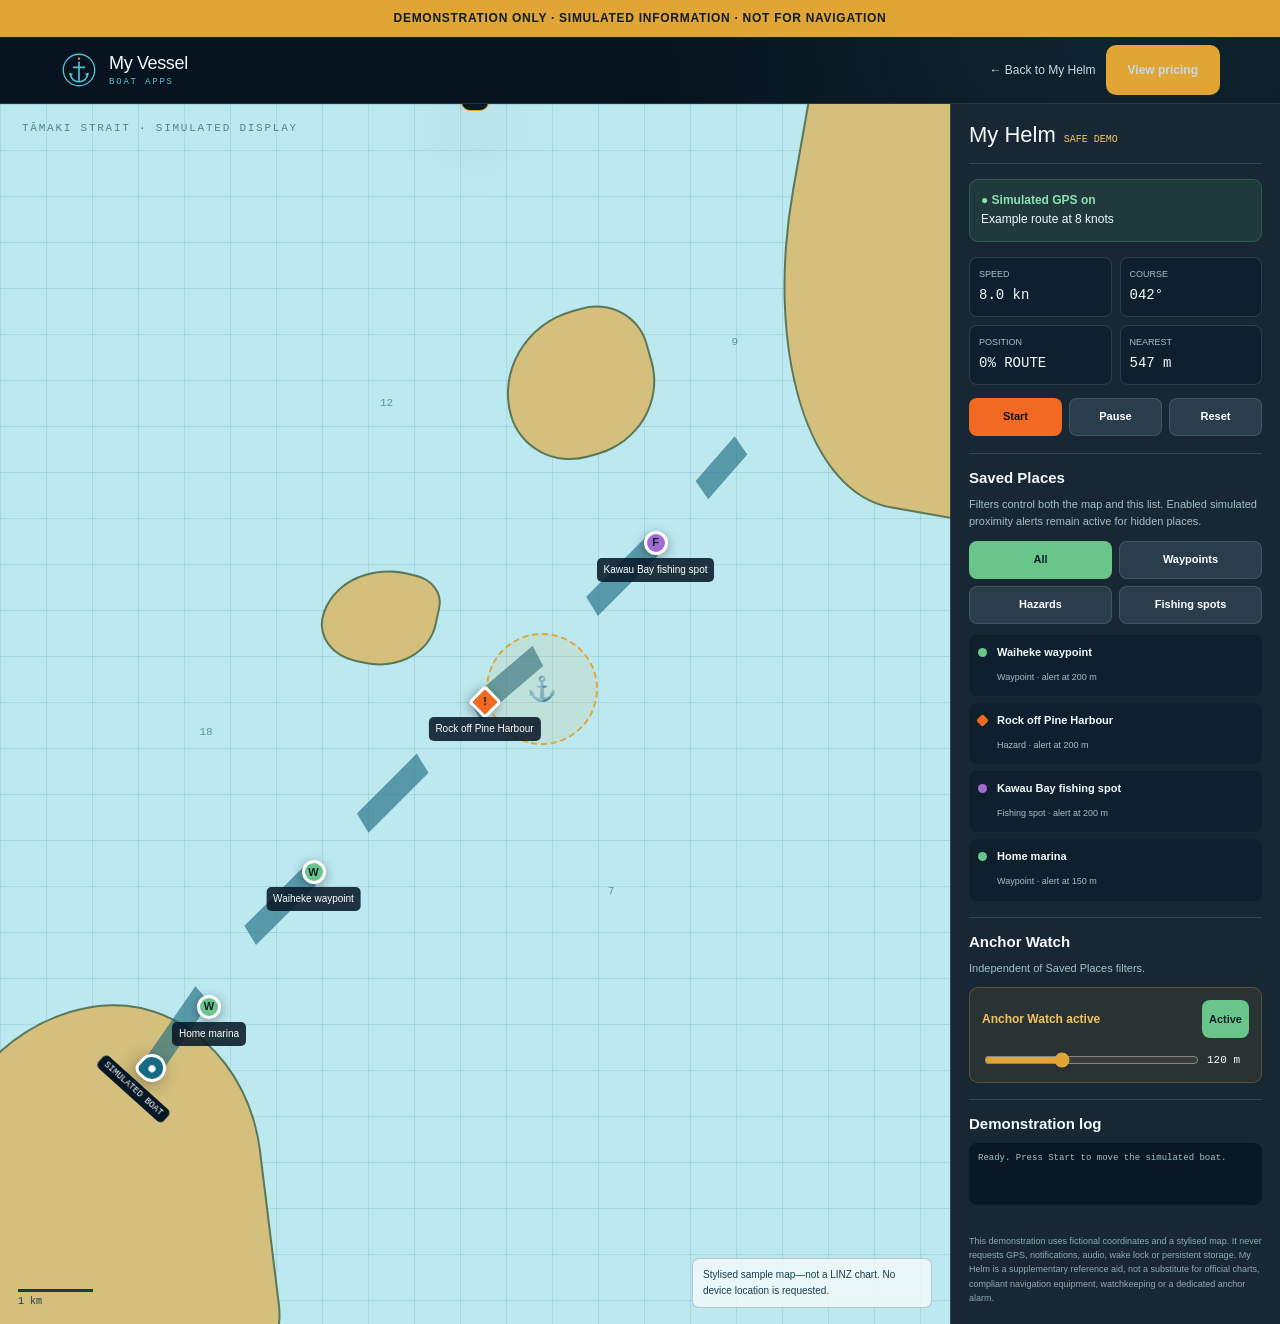
==== helm-demo.html @ 48e2f315 "Add files via upload" ====
<!doctype html>
<html lang="en">
<head>
  <meta charset="utf-8"><meta name="viewport" content="width=device-width, initial-scale=1">
  <meta name="robots" content="noindex,nofollow"><meta name="theme-color" content="#071725">
  <title>My Helm Safe Demonstration</title>
  <link rel="icon" href="my-vessel-logo.svg" type="image/svg+xml"><link rel="stylesheet" href="styles.css"><link rel="stylesheet" href="helm-demo.css">
</head>
<body class="demo-page">
  <div class="demo-warning">Demonstration only · simulated information · not for navigation</div>
  <header><div class="wrap demo-top"><a class="brand" href="index.html"><img src="my-vessel-logo.svg" alt=""><span class="brand-copy">My Vessel<small>BOAT APPS</small></span></a><div class="demo-top-actions"><a href="helm.html">← Back to My Helm</a><a class="btn btn-primary" href="pricing.html">View pricing</a></div></div></header>

  <main class="demo-shell">
    <section class="demo-map" id="demoMap" aria-label="Simulated map display">
      <div class="land land-a"></div><div class="land land-b"></div><div class="land land-c"></div><div class="land land-d"></div>
      <span class="depth d1">12</span><span class="depth d2">7</span><span class="depth d3">18</span><span class="depth d4">9</span>
      <svg class="route-line" viewBox="0 0 100 100" preserveAspectRatio="none" aria-hidden="true"><polyline points="16,79 24,70 33,63 42,56 51,49 60,43 69,36 78,28"/></svg>
      <div class="anchor-zone" id="anchorZone" aria-hidden="true"><span class="anchor-pin">⚓</span></div>

      <button class="place-marker waypoint" data-cat="waypoint" data-name="Waiheke waypoint" data-x="33" data-y="63" style="left:33%;top:63%" aria-label="Waiheke waypoint"><span class="symbol">W</span><span class="label">Waiheke waypoint</span></button>
      <button class="place-marker hazard" data-cat="hazard" data-name="Rock off Pine Harbour" data-x="51" data-y="49" style="left:51%;top:49%" aria-label="Rock off Pine Harbour hazard"><span class="symbol"><span>!</span></span><span class="label">Rock off Pine Harbour</span></button>
      <button class="place-marker fishing" data-cat="fishing" data-name="Kawau Bay fishing spot" data-x="69" data-y="36" style="left:69%;top:36%" aria-label="Kawau Bay fishing spot"><span class="symbol">F</span><span class="label">Kawau Bay fishing spot</span></button>
      <button class="place-marker waypoint" data-cat="waypoint" data-name="Home marina" data-x="22" data-y="74" style="left:22%;top:74%" aria-label="Home marina waypoint"><span class="symbol">W</span><span class="label">Home marina</span></button>

      <div class="boat" id="demoBoat" style="left:16%;top:79%;transform:rotate(-40deg)" aria-label="Simulated boat position"><span class="boat-tag">SIMULATED BOAT</span></div>
      <div class="scale">1 km</div><div class="map-note">Stylised sample map—not a LINZ chart. No device location is requested.</div><div class="demo-toast" id="demoToast" role="status" aria-live="polite"></div>
    </section>

    <aside class="demo-panel" aria-label="My Helm simulated controls">
      <div class="app-title"><strong>My Helm</strong><span>SAFE DEMO</span></div>
      <div class="sim-status"><strong>● Simulated GPS on</strong><br>Example route at 8 knots</div>
      <div class="data-grid"><div class="data-cell"><small>Speed</small><b>8.0 kn</b></div><div class="data-cell"><small>Course</small><b id="courseReadout">041°</b></div><div class="data-cell"><small>Position</small><b id="positionReadout">SAMPLE</b></div><div class="data-cell"><small>Nearest</small><b id="nearestReadout">—</b></div></div>
      <div class="control-row"><button class="primary" id="startDemo" type="button">Start</button><button id="pauseDemo" type="button">Pause</button><button id="resetDemo" type="button">Reset</button></div>

      <section class="panel-section"><h2>Saved Places</h2><p>Filters control both the map and this list. Enabled simulated proximity alerts remain active for hidden places.</p>
        <div class="filter-grid" role="group" aria-label="Saved Places filters"><button class="active" type="button" data-filter="all">All</button><button type="button" data-filter="waypoint">Waypoints</button><button type="button" data-filter="hazard">Hazards</button><button type="button" data-filter="fishing">Fishing spots</button></div>
        <div class="saved-list">
          <div class="saved-item" data-cat="waypoint"><span class="saved-dot"></span><div><strong>Waiheke waypoint</strong><small>Waypoint · alert at 200 m</small></div></div>
          <div class="saved-item" data-cat="hazard"><span class="saved-dot"></span><div><strong>Rock off Pine Harbour</strong><small>Hazard · alert at 200 m</small></div></div>
          <div class="saved-item" data-cat="fishing"><span class="saved-dot"></span><div><strong>Kawau Bay fishing spot</strong><small>Fishing spot · alert at 200 m</small></div></div>
          <div class="saved-item" data-cat="waypoint"><span class="saved-dot"></span><div><strong>Home marina</strong><small>Waypoint · alert at 150 m</small></div></div>
        </div>
      </section>

      <section class="panel-section"><h2>Anchor Watch</h2><p>Independent of Saved Places filters.</p><div class="anchor-card"><div class="anchor-head"><strong id="anchorStatus">Anchor Watch active</strong><button class="anchor-toggle active" id="anchorToggle" type="button">Active</button></div><div class="radius-row"><input id="radiusSlider" type="range" min="50" max="250" step="10" value="120" aria-label="Simulated anchor swing limit"><output id="radiusOutput">120 m</output></div></div></section>
      <section class="panel-section"><h2>Demonstration log</h2><div class="demo-log" id="demoLog" aria-live="polite"><div class="log-entry">Ready. Press Start to move the simulated boat.</div></div></section>
      <div class="demo-disclaimer">This demonstration uses fictional coordinates and a stylised map. It never requests GPS, notifications, audio, wake lock or persistent storage. My Helm is a supplementary reference aid, not a substitute for official charts, compliant navigation equipment, watchkeeping or a dedicated anchor alarm.</div>
    </aside>
  </main>
  <script src="helm-demo.js"></script>
</body>
</html>
---- styles.css ----
:root {
  --navy: #071725;
  --navy-2: #0c2133;
  --panel: #10283c;
  --panel-2: #133149;
  --teal: #53c4d8;
  --teal-dark: #257f94;
  --brass: #e0a535;
  --brass-light: #f1c45f;
  --green: #69c58a;
  --orange: #f26a21;
  --red: #e96767;
  --white: #f3fafb;
  --muted: #a4beca;
  --line: rgba(243, 250, 251, 0.13);
  --shadow: 0 24px 70px rgba(0, 0, 0, 0.28);
  --display: "Arial Black", "Archivo Black", Arial, sans-serif;
  --body: "Segoe UI", Arial, sans-serif;
  --mono: "Consolas", "SFMono-Regular", monospace;
}

* { box-sizing: border-box; }
html { scroll-behavior: smooth; }
body {
  margin: 0;
  background: var(--navy);
  color: var(--white);
  font-family: var(--body);
  line-height: 1.6;
  -webkit-font-smoothing: antialiased;
}
body::before {
  content: "";
  position: fixed;
  inset: 0;
  pointer-events: none;
  z-index: -1;
  background:
    radial-gradient(800px 500px at 88% 5%, rgba(83, 196, 216, 0.10), transparent 65%),
    radial-gradient(600px 400px at 3% 60%, rgba(224, 165, 53, 0.06), transparent 65%);
}
a { color: inherit; text-decoration: none; }
img { display: block; max-width: 100%; }
button, a { touch-action: manipulation; }
button { font: inherit; }
.wrap { width: min(1160px, calc(100% - 40px)); margin-inline: auto; }
.skip { position: absolute; left: -9999px; }
.skip:focus { left: 16px; top: 16px; z-index: 200; background: white; color: black; padding: 10px 14px; }

/* Shared header and page tabs */
.site-header {
  position: sticky;
  top: 0;
  z-index: 100;
  background: rgba(7, 23, 37, 0.94);
  backdrop-filter: blur(15px);
  border-bottom: 1px solid var(--line);
}
.header-row { min-height: 78px; display: flex; align-items: center; gap: 28px; }
.brand { display: inline-flex; align-items: center; gap: 11px; flex: none; }
.brand img { width: 42px; height: 42px; }
.brand-copy { font-family: var(--display); font-size: 18px; line-height: 1; letter-spacing: -0.02em; }
.brand-copy small { display: block; color: var(--teal); font-family: var(--mono); font-size: 9px; letter-spacing: 0.20em; margin-top: 6px; }
.page-tabs { display: flex; align-self: stretch; align-items: stretch; margin-left: auto; }
.page-tabs a {
  position: relative;
  display: flex;
  align-items: center;
  padding: 0 17px;
  color: #c8dce4;
  font-size: 13px;
  font-weight: 700;
  white-space: nowrap;
}
.page-tabs a::after { content: ""; position: absolute; left: 17px; right: 17px; bottom: 0; height: 3px; background: transparent; border-radius: 3px 3px 0 0; }
.page-tabs a:hover { color: var(--white); background: rgba(83, 196, 216, 0.05); }
.page-tabs a[aria-current="page"] { color: var(--white); background: rgba(83, 196, 216, 0.08); }
.page-tabs a[aria-current="page"]::after { background: var(--teal); }
.menu-toggle { display: none; margin-left: auto; width: 42px; height: 42px; border: 1px solid var(--line); color: white; background: var(--panel); border-radius: 9px; cursor: pointer; }

/* Type and reusable components */
.eyebrow { color: var(--teal); font-family: var(--mono); text-transform: uppercase; letter-spacing: 0.17em; font-size: 11px; font-weight: 700; margin-bottom: 14px; }
h1, h2, h3, p { margin-top: 0; }
h1, h2 { font-family: var(--display); line-height: 1.08; letter-spacing: -0.035em; }
h1 { font-size: clamp(44px, 6vw, 78px); margin-bottom: 22px; }
h2 { font-size: clamp(34px, 4.3vw, 54px); margin-bottom: 18px; }
h3 { line-height: 1.2; }
.accent { color: var(--brass-light); }
.lead { color: var(--muted); font-size: 18px; max-width: 720px; }
.section { padding: 88px 0; }
.section-dark { background: rgba(11, 29, 44, 0.88); border-block: 1px solid rgba(255,255,255,0.03); }
.section-head { max-width: 760px; margin-bottom: 42px; }
.section-head.center { text-align: center; margin-inline: auto; }
.section-head.center .lead { margin-inline: auto; }
.btn-row { display: flex; flex-wrap: wrap; gap: 12px; margin-top: 28px; }
.btn {
  min-height: 50px;
  display: inline-flex;
  align-items: center;
  justify-content: center;
  gap: 8px;
  padding: 0 21px;
  border-radius: 10px;
  border: 1px solid transparent;
  font-weight: 800;
  transition: transform .18s, background .18s, border-color .18s;
}
.btn:hover { transform: translateY(-2px); }
.btn-primary { background: var(--brass); color: #101d26; }
.btn-primary:hover { background: var(--brass-light); }
.btn-secondary { border-color: rgba(83,196,216,.42); background: rgba(83,196,216,.09); }
.btn-secondary:hover { background: rgba(83,196,216,.16); }
.btn-quiet { border-color: var(--line); background: rgba(255,255,255,.035); }
.tag { display: inline-flex; align-items: center; gap: 7px; padding: 7px 11px; border-radius: 999px; font-size: 10px; letter-spacing: .09em; text-transform: uppercase; font-weight: 800; }
.tag::before { content: ""; width: 7px; height: 7px; border-radius: 50%; background: currentColor; }
.tag-world { color: #87e1ab; background: rgba(105,197,138,.12); border: 1px solid rgba(105,197,138,.28); }
.tag-nz { color: #7ed9e9; background: rgba(83,196,216,.12); border: 1px solid rgba(83,196,216,.28); }
.tag-demo { color: #f3cc7b; background: rgba(224,165,53,.12); border: 1px solid rgba(224,165,53,.3); }
.card { border: 1px solid var(--line); background: linear-gradient(145deg, var(--panel), #0b1e2e); border-radius: 20px; box-shadow: 0 18px 50px rgba(0,0,0,.14); }
.feature-list { list-style: none; padding: 0; margin: 25px 0 0; display: grid; grid-template-columns: 1fr 1fr; gap: 12px 22px; }
.feature-list li { position: relative; padding-left: 23px; color: #d8e7eb; font-size: 14px; }
.feature-list li::before { content: "✓"; position: absolute; left: 0; color: var(--green); font-weight: 900; }
.notice { padding: 15px 17px; border-radius: 11px; background: rgba(224,165,53,.08); border: 1px solid rgba(224,165,53,.27); color: #ddc998; font-size: 13px; }

/* Homepage */
.home-hero { padding: 96px 0 78px; overflow: hidden; }
.home-grid { display: grid; grid-template-columns: 1.04fr .96fr; gap: 65px; align-items: center; }
.home-copy p { font-size: 19px; color: #b7ced8; max-width: 620px; }
.proof { display: flex; flex-wrap: wrap; gap: 20px; margin-top: 24px; color: #c2d5dd; font-size: 13px; }
.proof span { display: flex; gap: 7px; align-items: center; }
.proof span::before { content: "✓"; color: var(--green); font-weight: 900; }
.home-visual { position: relative; min-height: 450px; }
.home-visual::before { content: ""; position: absolute; width: 370px; height: 370px; border: 1px solid rgba(83,196,216,.18); border-radius: 50%; right: 5%; top: 4%; box-shadow: 0 0 0 45px rgba(83,196,216,.025), 0 0 0 90px rgba(83,196,216,.018); }
.hero-logo { position: absolute; width: 205px; height: 205px; right: 17%; top: 80px; filter: drop-shadow(0 18px 35px rgba(0,0,0,.25)); }
.hero-card { position: absolute; padding: 13px 16px; border: 1px solid var(--line); background: rgba(16,40,60,.92); border-radius: 12px; box-shadow: var(--shadow); }
.hero-card strong { display: block; font-size: 14px; }
.hero-card span { color: var(--muted); font-size: 11px; }
.hero-card.log { left: 0; top: 35px; border-left: 3px solid var(--green); }
.hero-card.helm { right: 0; bottom: 28px; border-left: 3px solid var(--teal); }
.hero-card.bundle { left: 9%; bottom: 50px; border-left: 3px solid var(--brass); }
.product-chooser { display: grid; grid-template-columns: 1fr 1fr; gap: 24px; }
.choice { padding: 34px; display: flex; flex-direction: column; }
.choice h2 { font-size: clamp(31px, 3.2vw, 43px); margin: 18px 0 13px; }
.choice p { color: var(--muted); }
.choice .btn-row { margin-top: auto; padding-top: 8px; }
.choice-visual { height: 210px; margin: 25px -10px 22px; border-radius: 14px; overflow: hidden; border: 1px solid var(--line); background: #071824; }
.choice-visual img { width: 100%; height: 100%; object-fit: cover; }
.mini-dashboard { padding: 20px; display: grid; gap: 10px; height: 100%; }
.mini-stats { display: grid; grid-template-columns: 1fr 1fr; gap: 10px; }
.mini-stat, .mini-row { border: 1px solid var(--line); background: #0c2133; border-radius: 9px; padding: 11px; }
.mini-stat small { display: block; color: var(--muted); font-size: 9px; text-transform: uppercase; }
.mini-stat b { font: 20px var(--mono); }
.mini-row { display: flex; align-items: center; justify-content: space-between; font-size: 11px; border-left: 3px solid var(--green); }
.mini-row.warn { border-left-color: var(--brass); }
.mini-row.due { border-left-color: var(--red); }
.mini-row span { color: var(--muted); }
.bundle-band { padding: 31px 36px; display: grid; grid-template-columns: 1fr auto; align-items: center; gap: 28px; border-color: rgba(224,165,53,.35); }
.bundle-band h3 { font-size: 24px; margin-bottom: 7px; }
.bundle-band p { color: var(--muted); margin: 0; }
.bundle-price { text-align: right; }
.bundle-price strong { font-family: var(--display); font-size: 38px; color: var(--brass-light); display: block; line-height: 1; }
.bundle-price small { color: var(--muted); }

/* Product pages */
.product-hero { padding: 84px 0 72px; }
.product-hero-grid { display: grid; grid-template-columns: .95fr 1.05fr; gap: 62px; align-items: center; }
.product-hero .lead { margin-bottom: 0; }
.hero-panel { overflow: hidden; }
.window-bar { height: 42px; display: flex; align-items: center; gap: 7px; padding: 0 14px; background: #10283c; border-bottom: 1px solid var(--line); }
.window-bar i { width: 7px; height: 7px; background: #49677a; border-radius: 50%; }
.window-bar i:nth-child(2) { background: var(--brass); }
.window-bar i:nth-child(3) { background: var(--teal); }
.maintenance-screen { padding: 22px; }
.maintenance-head { display: flex; justify-content: space-between; gap: 12px; margin-bottom: 17px; }
.maintenance-head strong { color: var(--brass-light); font-family: var(--display); }
.maintenance-head span { color: var(--muted); font-size: 10px; }
.hours { display: grid; grid-template-columns: 1fr 1fr; gap: 12px; }
.hours div { border: 1px solid var(--line); background: #0c2133; border-radius: 10px; padding: 13px; }
.hours small { display: block; color: var(--muted); text-transform: uppercase; font-size: 9px; }
.hours b { font: 24px var(--mono); }
.task-title { margin: 17px 0 9px; color: var(--teal); font: 9px var(--mono); letter-spacing: .15em; text-transform: uppercase; }
.task-row { display: grid; grid-template-columns: 1fr auto auto; gap: 12px; align-items: center; padding: 11px 12px; border-radius: 9px; background: #0c2133; margin-top: 7px; border-left: 3px solid var(--green); font-size: 11px; }
.task-row.warn { border-left-color: var(--brass); }
.task-row.due { border-left-color: var(--red); }
.task-row span { color: var(--muted); }
.task-row em { font-style: normal; font: 9px var(--mono); }
.helm-image { width: 100%; aspect-ratio: 1.88/1; object-fit: cover; }
.cap { padding: 11px 15px; color: var(--muted); font-size: 11px; border-top: 1px solid var(--line); }
.detail-grid { display: grid; grid-template-columns: repeat(3, 1fr); gap: 18px; }
.detail-card { padding: 25px; }
.detail-icon { width: 42px; height: 42px; display: grid; place-items: center; border-radius: 10px; background: rgba(83,196,216,.1); font-size: 20px; margin-bottom: 18px; }
.detail-card h3 { font-size: 18px; margin-bottom: 10px; }
.detail-card p { color: var(--muted); font-size: 14px; margin: 0; }
.split { display: grid; grid-template-columns: 1fr 1fr; align-items: center; gap: 58px; }
.steps { display: grid; gap: 12px; }
.step { display: grid; grid-template-columns: 38px 1fr; gap: 13px; align-items: start; padding: 16px; border: 1px solid var(--line); border-radius: 12px; background: var(--panel); }
.step-num { width: 34px; height: 34px; display: grid; place-items: center; border-radius: 50%; background: rgba(83,196,216,.12); color: var(--teal); font: 11px var(--mono); }
.step strong { display: block; margin-bottom: 3px; }
.step span { color: var(--muted); font-size: 13px; }
.demo-callout { padding: 35px; display: grid; grid-template-columns: 1fr auto; gap: 30px; align-items: center; border-color: rgba(83,196,216,.35); }
.demo-callout h2 { font-size: clamp(29px, 3.4vw, 43px); margin-bottom: 10px; }
.demo-callout p { color: var(--muted); margin: 0; max-width: 690px; }

/* Pricing */
.price-grid { display: grid; grid-template-columns: repeat(3, 1fr); gap: 20px; align-items: stretch; }
.price-card { position: relative; padding: 30px; display: flex; flex-direction: column; }
.price-card.featured { border-color: rgba(224,165,53,.7); box-shadow: 0 0 0 1px rgba(224,165,53,.15), var(--shadow); transform: translateY(-8px); }
.best { position: absolute; left: 50%; top: -14px; transform: translateX(-50%); background: var(--brass); color: #10202a; border-radius: 999px; padding: 6px 13px; font-size: 10px; font-weight: 900; letter-spacing: .12em; text-transform: uppercase; white-space: nowrap; }
.price-card h2 { font-family: var(--body); font-size: 24px; letter-spacing: 0; margin: 18px 0 4px; }
.price-for { color: var(--teal); font-size: 12px; font-weight: 800; }
.price { font-family: var(--display); font-size: 52px; line-height: 1; margin: 24px 0 5px; }
.price sup { font-family: var(--body); font-size: 14px; vertical-align: top; position: relative; top: 9px; margin-right: 4px; }
.once { color: var(--muted); font-size: 12px; margin-bottom: 20px; }
.price-list { list-style: none; padding: 18px 0 0; margin: 0 0 26px; border-top: 1px solid var(--line); flex: 1; }
.price-list li { position: relative; padding: 6px 0 6px 20px; color: #d6e6eb; font-size: 13px; }
.price-list li::before { content: "✓"; position: absolute; left: 0; color: var(--green); }
.price-card .btn { width: 100%; }
.placeholder-note { color: #829eaa; font-size: 10px; text-align: center; margin-top: 9px; }
.pricing-note { max-width: 850px; margin: 35px auto 0; text-align: center; color: var(--muted); font-size: 13px; }

/* FAQ */
.faq-list { max-width: 850px; margin: 0 auto; border-top: 1px solid var(--line); }
.faq-list details { border-bottom: 1px solid var(--line); }
.faq-list summary { cursor: pointer; list-style: none; font-weight: 800; padding: 21px 4px; display: flex; justify-content: space-between; gap: 20px; }
.faq-list summary::after { content: "+"; color: var(--teal); font-size: 24px; font-weight: 400; }
.faq-list details[open] summary::after { content: "–"; }
.faq-list p { color: var(--muted); padding: 0 38px 22px 4px; margin: 0; font-size: 14px; }

/* Footer and toast */
.site-footer { padding: 34px 0; border-top: 1px solid var(--line); background: #06131f; }
.footer-row { display: flex; align-items: center; justify-content: space-between; gap: 24px; color: var(--muted); font-size: 12px; }
.footer-row .brand img { width: 34px; height: 34px; }
.footer-links { display: flex; flex-wrap: wrap; gap: 18px; }
.footer-links a:hover { color: var(--teal); }
.toast { position: fixed; left: 50%; bottom: 24px; z-index: 300; transform: translate(-50%, 150%); max-width: calc(100% - 30px); padding: 13px 18px; border-radius: 10px; background: var(--white); color: #102333; box-shadow: var(--shadow); font-size: 13px; font-weight: 800; text-align: center; transition: transform .25s; }
.toast.show { transform: translate(-50%, 0); }

@media (max-width: 920px) {
  .menu-toggle { display: grid; place-items: center; }
  .header-row { flex-wrap: wrap; padding: 10px 0; }
  .page-tabs { display: none; order: 3; width: 100%; margin: 0; align-self: auto; border-top: 1px solid var(--line); }
  .page-tabs.open { display: grid; grid-template-columns: 1fr 1fr; }
  .page-tabs a { min-height: 48px; justify-content: center; padding: 0 10px; }
  .page-tabs a::after { left: 10px; right: 10px; }
  .home-grid, .product-hero-grid, .split { grid-template-columns: 1fr; }
  .home-visual { min-height: 390px; max-width: 620px; width: 100%; margin: 0 auto; }
  .product-chooser, .price-grid { grid-template-columns: 1fr; max-width: 620px; margin-inline: auto; }
  .price-card.featured { transform: none; margin: 10px 0; }
  .detail-grid { grid-template-columns: 1fr 1fr; }
  .demo-callout { grid-template-columns: 1fr; }
}

@media (max-width: 620px) {
  .wrap { width: min(100% - 28px, 1160px); }
  .section { padding: 66px 0; }
  .brand-copy { font-size: 16px; }
  .brand img { width: 38px; height: 38px; }
  h1 { font-size: 43px; }
  .home-hero { padding: 66px 0 55px; }
  .home-grid { gap: 30px; }
  .home-visual { min-height: 330px; }
  .home-visual::before { width: 270px; height: 270px; }
  .hero-logo { width: 150px; height: 150px; top: 64px; right: 18%; }
  .hero-card { padding: 9px 11px; }
  .hero-card strong { font-size: 11px; }
  .hero-card span { font-size: 9px; }
  .choice { padding: 23px; }
  .choice-visual { height: 180px; }
  .feature-list, .detail-grid { grid-template-columns: 1fr; }
  .bundle-band { grid-template-columns: 1fr; padding: 25px; }
  .bundle-price { text-align: left; }
  .product-hero { padding: 63px 0 55px; }
  .product-hero-grid { gap: 35px; }
  .footer-row { flex-direction: column; text-align: center; }
  .footer-links { justify-content: center; }
  .page-tabs.open { grid-template-columns: 1fr; }
}

@media (prefers-reduced-motion: reduce) {
  html { scroll-behavior: auto; }
  *, *::before, *::after { animation-duration: .01ms !important; animation-iteration-count: 1 !important; transition-duration: .01ms !important; }
}
---- helm-demo.css ----
.demo-page { background: #07131e; min-height: 100vh; }
.demo-warning { background: #e0a535; color: #101d26; text-align: center; padding: 9px 14px; font-size: 12px; font-weight: 900; letter-spacing: .06em; text-transform: uppercase; }
.demo-top { min-height: 66px; display: flex; align-items: center; justify-content: space-between; gap: 20px; }
.demo-top .brand img { width: 38px; height: 38px; }
.demo-top-actions { display: flex; gap: 10px; align-items: center; }
.demo-top-actions a { font-size: 12px; color: #c5d9e2; }
.demo-top-actions a:hover { color: var(--teal); }
.demo-shell { display: grid; grid-template-columns: minmax(0, 1fr) 330px; min-height: calc(100vh - 103px); border-top: 1px solid var(--line); }
.demo-map { position: relative; min-height: 690px; overflow: hidden; background:
  linear-gradient(rgba(8, 78, 98, .11) 1px, transparent 1px),
  linear-gradient(90deg, rgba(8, 78, 98, .11) 1px, transparent 1px),
  #bce8ef;
  background-size: 46px 46px;
}
.demo-map::before { content: "TĀMAKI STRAIT · SIMULATED DISPLAY"; position: absolute; left: 22px; top: 18px; color: rgba(8,56,73,.58); font: 11px var(--mono); letter-spacing: .16em; z-index: 4; }
.depth { position: absolute; color: rgba(10,74,92,.53); font: 11px var(--mono); }
.d1 { left: 40%; top: 24%; }.d2 { left: 64%; top: 64%; }.d3 { left: 21%; top: 51%; }.d4 { left: 77%; top: 19%; }
.land { position: absolute; background: #d7bd73; border: 2px solid #526f4b; opacity: .92; }
.land-a { width: 36%; height: 32%; left: -8%; bottom: -6%; border-radius: 58% 42% 18% 0; transform: rotate(-7deg); }
.land-b { width: 25%; height: 38%; right: -7%; top: -5%; border-radius: 18% 0 0 64%; transform: rotate(10deg); }
.land-c { width: 16%; height: 12%; left: 53%; top: 17%; border-radius: 62% 38% 55% 45%; transform: rotate(-16deg); }
.land-d { width: 12%; height: 8%; left: 34%; top: 38%; border-radius: 70% 30% 60% 40%; transform: rotate(12deg); }
.route-line { position: absolute; inset: 0; width: 100%; height: 100%; z-index: 2; pointer-events: none; }
.route-line polyline { fill: none; stroke: rgba(31,108,129,.63); stroke-width: 2; stroke-dasharray: 8 7; }
.place-marker { position: absolute; z-index: 7; transform: translate(-50%, -50%); border: 0; background: transparent; cursor: pointer; display: grid; place-items: center; }
.place-marker .symbol { width: 24px; height: 24px; display: grid; place-items: center; border-radius: 50%; border: 3px solid white; box-shadow: 0 3px 12px rgba(0,0,0,.35); font-size: 11px; font-weight: 900; color: #10202a; }
.place-marker .label { position: absolute; top: 28px; left: 50%; transform: translateX(-50%); padding: 4px 7px; border-radius: 5px; white-space: nowrap; background: rgba(7,23,37,.87); color: white; font-size: 10px; }
.place-marker.waypoint .symbol { background: #69c58a; }
.place-marker.hazard .symbol { background: #f26a21; border-radius: 4px; transform: rotate(45deg); }
.place-marker.hazard .symbol span { transform: rotate(-45deg); }
.place-marker.fishing .symbol { background: #a26bd1; }
.place-marker.filtered, .saved-item.filtered { display: none; }
.boat { position: absolute; z-index: 10; width: 28px; height: 28px; margin: -14px 0 0 -14px; border-radius: 50% 50% 50% 8px; background: #166b84; border: 3px solid white; box-shadow: 0 5px 17px rgba(0,0,0,.35); transition: left .18s linear, top .18s linear, transform .18s linear; }
.boat::after { content: ""; position: absolute; width: 7px; height: 7px; border-radius: 50%; background: white; left: 8px; top: 8px; }
.boat-tag { position: absolute; top: 31px; left: 50%; transform: translateX(-50%); background: #071725; color: white; border-radius: 5px; padding: 3px 6px; font: 9px var(--mono); white-space: nowrap; }
.anchor-zone { position: absolute; z-index: 3; width: 112px; height: 112px; left: 57%; top: 48%; transform: translate(-50%, -50%); border: 2px dashed #e0a535; background: rgba(224,165,53,.10); border-radius: 50%; }
.anchor-zone.off { display: none; }
.anchor-pin { position: absolute; left: 50%; top: 50%; transform: translate(-50%, -50%); color: #7d5509; font-size: 24px; }
.scale { position: absolute; left: 18px; bottom: 17px; z-index: 5; color: #173d4d; font: 10px var(--mono); }
.scale::before { content: ""; display: block; width: 75px; border-top: 3px solid #173d4d; margin-bottom: 4px; }
.map-note { position: absolute; right: 18px; bottom: 16px; z-index: 5; max-width: 240px; padding: 8px 10px; border: 1px solid rgba(7,23,37,.22); background: rgba(244,250,251,.84); color: #183e4b; font-size: 10px; border-radius: 7px; }

.demo-panel { background: #172834; border-left: 1px solid rgba(255,255,255,.12); padding: 18px; overflow-y: auto; }
.app-title { display: flex; align-items: baseline; gap: 8px; border-bottom: 1px solid var(--line); padding-bottom: 15px; }
.app-title strong { font: 22px var(--display); }.app-title span { color: var(--brass-light); font: 10px var(--mono); }
.sim-status { margin: 15px 0; padding: 11px; border-radius: 9px; background: rgba(105,197,138,.11); border: 1px solid rgba(105,197,138,.24); font-size: 12px; }
.sim-status strong { color: #8be2ae; }
.data-grid { display: grid; grid-template-columns: 1fr 1fr; gap: 8px; }
.data-cell { padding: 9px; border-radius: 8px; background: #0e202d; border: 1px solid var(--line); }
.data-cell small { color: var(--muted); display: block; font-size: 9px; text-transform: uppercase; }.data-cell b { font: 14px var(--mono); }
.control-row { display: grid; grid-template-columns: 1fr 1fr 1fr; gap: 7px; margin: 13px 0 17px; }
.control-row button, .filter-grid button, .anchor-toggle { min-height: 38px; border: 1px solid var(--line); border-radius: 8px; background: #293d4a; color: white; cursor: pointer; font-size: 11px; font-weight: 800; }
.control-row button.primary { background: var(--orange); color: #111; border-color: transparent; }
.control-row button:hover, .filter-grid button:hover, .anchor-toggle:hover { border-color: var(--teal); }
.panel-section { padding: 16px 0; border-top: 1px solid var(--line); }
.panel-section h2 { font-family: var(--body); font-size: 15px; letter-spacing: 0; margin: 0 0 10px; }
.panel-section p { color: var(--muted); font-size: 11px; margin-bottom: 10px; }
.filter-grid { display: grid; grid-template-columns: 1fr 1fr; gap: 7px; }
.filter-grid button.active { background: #69c58a; color: #10202a; border-color: transparent; }
.saved-list { display: grid; gap: 7px; margin-top: 11px; }
.saved-item { display: grid; grid-template-columns: 10px 1fr; gap: 9px; padding: 9px; border-radius: 8px; background: #0e202d; }
.saved-dot { width: 9px; height: 9px; border-radius: 50%; margin-top: 4px; background: var(--green); }
.saved-item[data-cat="hazard"] .saved-dot { background: var(--orange); border-radius: 2px; transform: rotate(45deg); }
.saved-item[data-cat="fishing"] .saved-dot { background: #a26bd1; }
.saved-item strong { display: block; font-size: 11px; }.saved-item small { color: var(--muted); font-size: 9px; }
.anchor-card { padding: 12px; border-radius: 9px; background: rgba(224,165,53,.09); border: 1px solid rgba(224,165,53,.28); }
.anchor-head { display: flex; justify-content: space-between; align-items: center; gap: 10px; }
.anchor-head strong { color: var(--brass-light); font-size: 12px; }
.anchor-toggle.active { background: var(--green); color: #10202a; border-color: transparent; }
.radius-row { margin-top: 12px; display: grid; grid-template-columns: 1fr auto; gap: 10px; align-items: center; }
.radius-row input { width: 100%; accent-color: var(--brass); }
.radius-row output { font: 11px var(--mono); color: white; min-width: 42px; }
.demo-log { min-height: 62px; max-height: 110px; overflow-y: auto; padding: 9px; border-radius: 8px; background: #081824; color: #9fc1ce; font: 9px/1.5 var(--mono); }
.log-entry + .log-entry { margin-top: 4px; }.log-entry.alert { color: #f2c260; }
.demo-disclaimer { color: #8eaab6; font-size: 9px; margin-top: 13px; }
.demo-toast { position: absolute; z-index: 30; left: 50%; top: 18px; transform: translate(-50%, -150%); background: #071725; color: white; border: 1px solid var(--brass); border-radius: 9px; padding: 10px 13px; box-shadow: var(--shadow); font-size: 11px; font-weight: 800; transition: transform .22s; max-width: calc(100% - 30px); text-align: center; }
.demo-toast.show { transform: translate(-50%, 0); }

@media (max-width: 880px) {
  .demo-shell { grid-template-columns: 1fr; }
  .demo-map { min-height: 520px; }
  .demo-panel { border-left: 0; border-top: 1px solid var(--line); }
}
@media (max-width: 540px) {
  .demo-warning { font-size: 9px; }
  .demo-top { min-height: 58px; }.demo-top .brand-copy { display: none; }
  .demo-map { min-height: 430px; }
  .place-marker .label { display: none; }
  .map-note { max-width: 190px; }
}
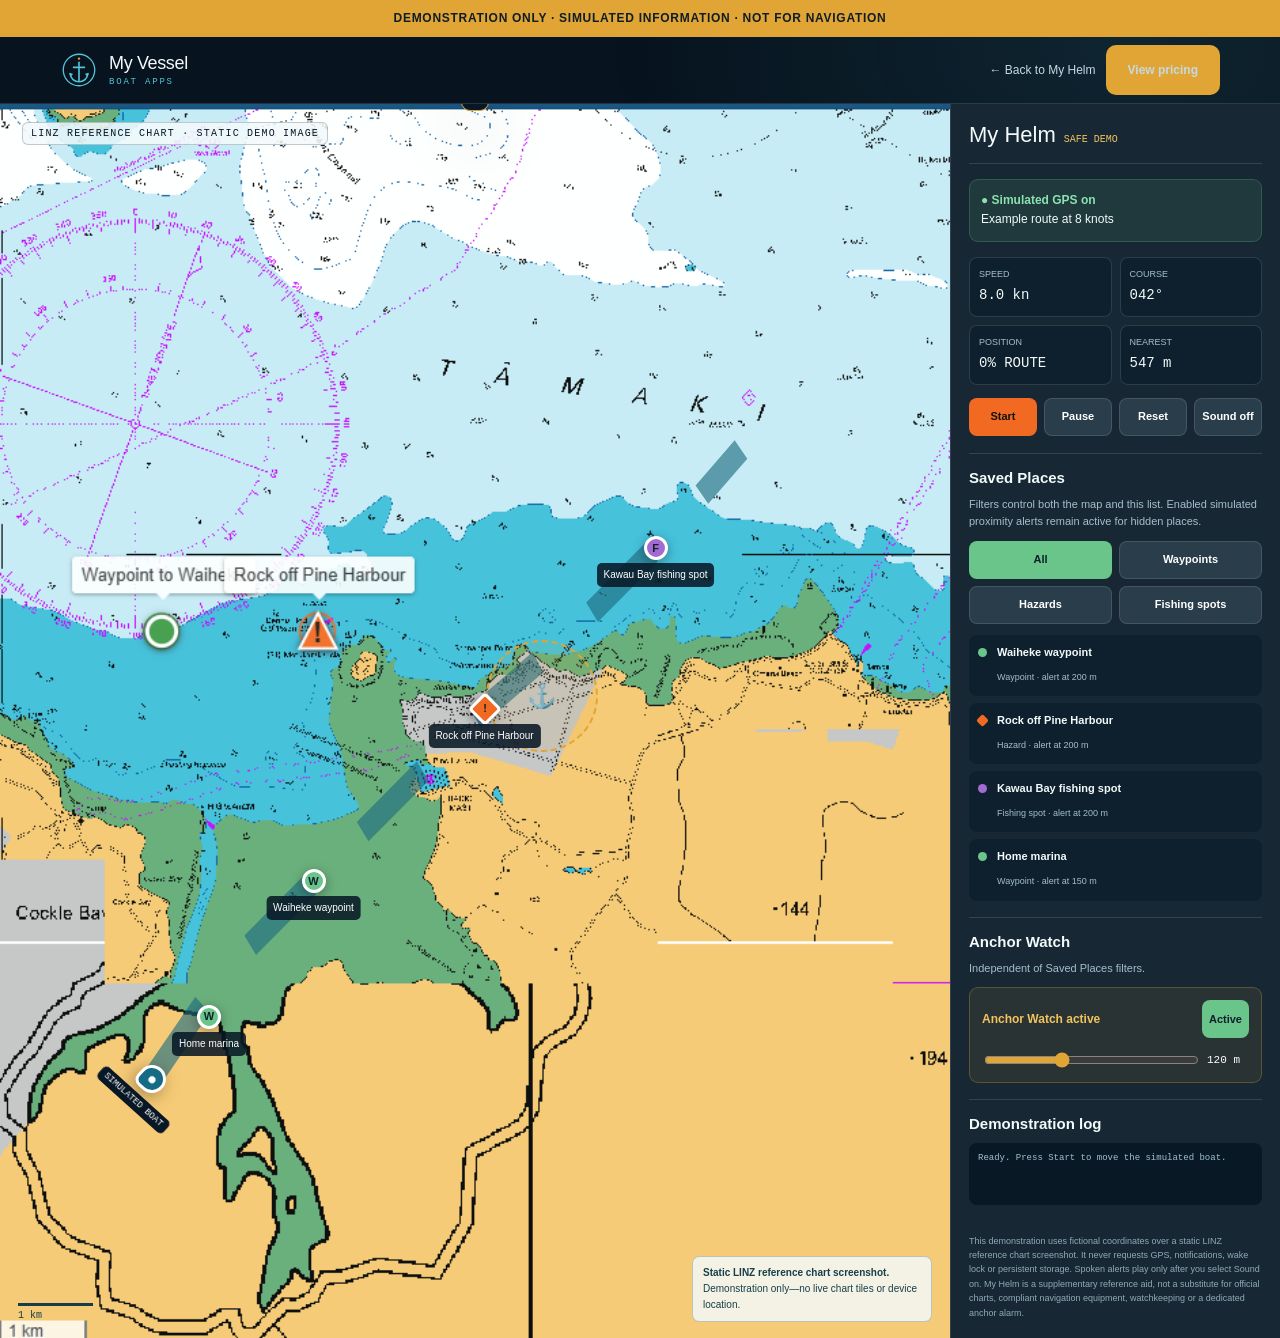
==== commit 924f33d1: "Add files via upload" ====
--- a/helm-demo.html
+++ b/helm-demo.html
@@ -11,9 +11,7 @@
   <header><div class="wrap demo-top"><a class="brand" href="index.html"><img src="my-vessel-logo.svg" alt=""><span class="brand-copy">My Vessel<small>BOAT APPS</small></span></a><div class="demo-top-actions"><a href="helm.html">← Back to My Helm</a><a class="btn btn-primary" href="pricing.html">View pricing</a></div></div></header>
 
   <main class="demo-shell">
-    <section class="demo-map" id="demoMap" aria-label="Simulated map display">
-      <div class="land land-a"></div><div class="land land-b"></div><div class="land land-c"></div><div class="land land-d"></div>
-      <span class="depth d1">12</span><span class="depth d2">7</span><span class="depth d3">18</span><span class="depth d4">9</span>
+    <section class="demo-map" id="demoMap" aria-label="Simulated boat route over a static LINZ reference chart screenshot">
       <svg class="route-line" viewBox="0 0 100 100" preserveAspectRatio="none" aria-hidden="true"><polyline points="16,79 24,70 33,63 42,56 51,49 60,43 69,36 78,28"/></svg>
       <div class="anchor-zone" id="anchorZone" aria-hidden="true"><span class="anchor-pin">⚓</span></div>
 
@@ -23,14 +21,14 @@
       <button class="place-marker waypoint" data-cat="waypoint" data-name="Home marina" data-x="22" data-y="74" style="left:22%;top:74%" aria-label="Home marina waypoint"><span class="symbol">W</span><span class="label">Home marina</span></button>
 
       <div class="boat" id="demoBoat" style="left:16%;top:79%;transform:rotate(-40deg)" aria-label="Simulated boat position"><span class="boat-tag">SIMULATED BOAT</span></div>
-      <div class="scale">1 km</div><div class="map-note">Stylised sample map—not a LINZ chart. No device location is requested.</div><div class="demo-toast" id="demoToast" role="status" aria-live="polite"></div>
+      <div class="scale">1 km</div><div class="map-note"><strong>Static LINZ reference chart screenshot.</strong><br>Demonstration only—no live chart tiles or device location.</div><div class="demo-toast" id="demoToast" role="status" aria-live="polite"></div>
     </section>
 
     <aside class="demo-panel" aria-label="My Helm simulated controls">
       <div class="app-title"><strong>My Helm</strong><span>SAFE DEMO</span></div>
       <div class="sim-status"><strong>● Simulated GPS on</strong><br>Example route at 8 knots</div>
       <div class="data-grid"><div class="data-cell"><small>Speed</small><b>8.0 kn</b></div><div class="data-cell"><small>Course</small><b id="courseReadout">041°</b></div><div class="data-cell"><small>Position</small><b id="positionReadout">SAMPLE</b></div><div class="data-cell"><small>Nearest</small><b id="nearestReadout">—</b></div></div>
-      <div class="control-row"><button class="primary" id="startDemo" type="button">Start</button><button id="pauseDemo" type="button">Pause</button><button id="resetDemo" type="button">Reset</button></div>
+      <div class="control-row"><button class="primary" id="startDemo" type="button">Start</button><button id="pauseDemo" type="button">Pause</button><button id="resetDemo" type="button">Reset</button><button id="soundToggle" type="button" aria-pressed="false">Sound off</button></div>
 
       <section class="panel-section"><h2>Saved Places</h2><p>Filters control both the map and this list. Enabled simulated proximity alerts remain active for hidden places.</p>
         <div class="filter-grid" role="group" aria-label="Saved Places filters"><button class="active" type="button" data-filter="all">All</button><button type="button" data-filter="waypoint">Waypoints</button><button type="button" data-filter="hazard">Hazards</button><button type="button" data-filter="fishing">Fishing spots</button></div>
@@ -44,7 +42,7 @@
 
       <section class="panel-section"><h2>Anchor Watch</h2><p>Independent of Saved Places filters.</p><div class="anchor-card"><div class="anchor-head"><strong id="anchorStatus">Anchor Watch active</strong><button class="anchor-toggle active" id="anchorToggle" type="button">Active</button></div><div class="radius-row"><input id="radiusSlider" type="range" min="50" max="250" step="10" value="120" aria-label="Simulated anchor swing limit"><output id="radiusOutput">120 m</output></div></div></section>
       <section class="panel-section"><h2>Demonstration log</h2><div class="demo-log" id="demoLog" aria-live="polite"><div class="log-entry">Ready. Press Start to move the simulated boat.</div></div></section>
-      <div class="demo-disclaimer">This demonstration uses fictional coordinates and a stylised map. It never requests GPS, notifications, audio, wake lock or persistent storage. My Helm is a supplementary reference aid, not a substitute for official charts, compliant navigation equipment, watchkeeping or a dedicated anchor alarm.</div>
+      <div class="demo-disclaimer">This demonstration uses fictional coordinates over a static LINZ reference chart screenshot. It never requests GPS, notifications, wake lock or persistent storage. Spoken alerts play only after you select Sound on. My Helm is a supplementary reference aid, not a substitute for official charts, compliant navigation equipment, watchkeeping or a dedicated anchor alarm.</div>
     </aside>
   </main>
   <script src="helm-demo.js"></script>
--- a/helm-demo.css
+++ b/helm-demo.css
@@ -6,13 +6,9 @@
 .demo-top-actions a { font-size: 12px; color: #c5d9e2; }
 .demo-top-actions a:hover { color: var(--teal); }
 .demo-shell { display: grid; grid-template-columns: minmax(0, 1fr) 330px; min-height: calc(100vh - 103px); border-top: 1px solid var(--line); }
-.demo-map { position: relative; min-height: 690px; overflow: hidden; background:
-  linear-gradient(rgba(8, 78, 98, .11) 1px, transparent 1px),
-  linear-gradient(90deg, rgba(8, 78, 98, .11) 1px, transparent 1px),
-  #bce8ef;
-  background-size: 46px 46px;
-}
-.demo-map::before { content: "TĀMAKI STRAIT · SIMULATED DISPLAY"; position: absolute; left: 22px; top: 18px; color: rgba(8,56,73,.58); font: 11px var(--mono); letter-spacing: .16em; z-index: 4; }
+.demo-map { position: relative; min-height: 690px; overflow: hidden; background: #bce8ef url("my-helm-nz.png") left center / cover no-repeat; }
+.demo-map::before { content: "LINZ REFERENCE CHART · STATIC DEMO IMAGE"; position: absolute; left: 22px; top: 18px; color: #071725; background: rgba(243,250,251,.88); border: 1px solid rgba(7,23,37,.22); border-radius: 6px; padding: 5px 8px; font: 10px var(--mono); letter-spacing: .12em; z-index: 4; }
+.demo-map::after { content: ""; position: absolute; inset: 0; z-index: 1; pointer-events: none; background: rgba(239,250,252,.06); }
 .depth { position: absolute; color: rgba(10,74,92,.53); font: 11px var(--mono); }
 .d1 { left: 40%; top: 24%; }.d2 { left: 64%; top: 64%; }.d3 { left: 21%; top: 51%; }.d4 { left: 77%; top: 19%; }
 .land { position: absolute; background: #d7bd73; border: 2px solid #526f4b; opacity: .92; }
@@ -48,9 +44,10 @@
 .data-grid { display: grid; grid-template-columns: 1fr 1fr; gap: 8px; }
 .data-cell { padding: 9px; border-radius: 8px; background: #0e202d; border: 1px solid var(--line); }
 .data-cell small { color: var(--muted); display: block; font-size: 9px; text-transform: uppercase; }.data-cell b { font: 14px var(--mono); }
-.control-row { display: grid; grid-template-columns: 1fr 1fr 1fr; gap: 7px; margin: 13px 0 17px; }
+.control-row { display: grid; grid-template-columns: repeat(4, 1fr); gap: 7px; margin: 13px 0 17px; }
 .control-row button, .filter-grid button, .anchor-toggle { min-height: 38px; border: 1px solid var(--line); border-radius: 8px; background: #293d4a; color: white; cursor: pointer; font-size: 11px; font-weight: 800; }
 .control-row button.primary { background: var(--orange); color: #111; border-color: transparent; }
+.control-row button.sound-on { background: var(--green); color: #10202a; border-color: transparent; }
 .control-row button:hover, .filter-grid button:hover, .anchor-toggle:hover { border-color: var(--teal); }
 .panel-section { padding: 16px 0; border-top: 1px solid var(--line); }
 .panel-section h2 { font-family: var(--body); font-size: 15px; letter-spacing: 0; margin: 0 0 10px; }
@@ -85,6 +82,7 @@
   .demo-warning { font-size: 9px; }
   .demo-top { min-height: 58px; }.demo-top .brand-copy { display: none; }
   .demo-map { min-height: 430px; }
+  .control-row { grid-template-columns: 1fr 1fr; }
   .place-marker .label { display: none; }
   .map-note { max-width: 190px; }
 }
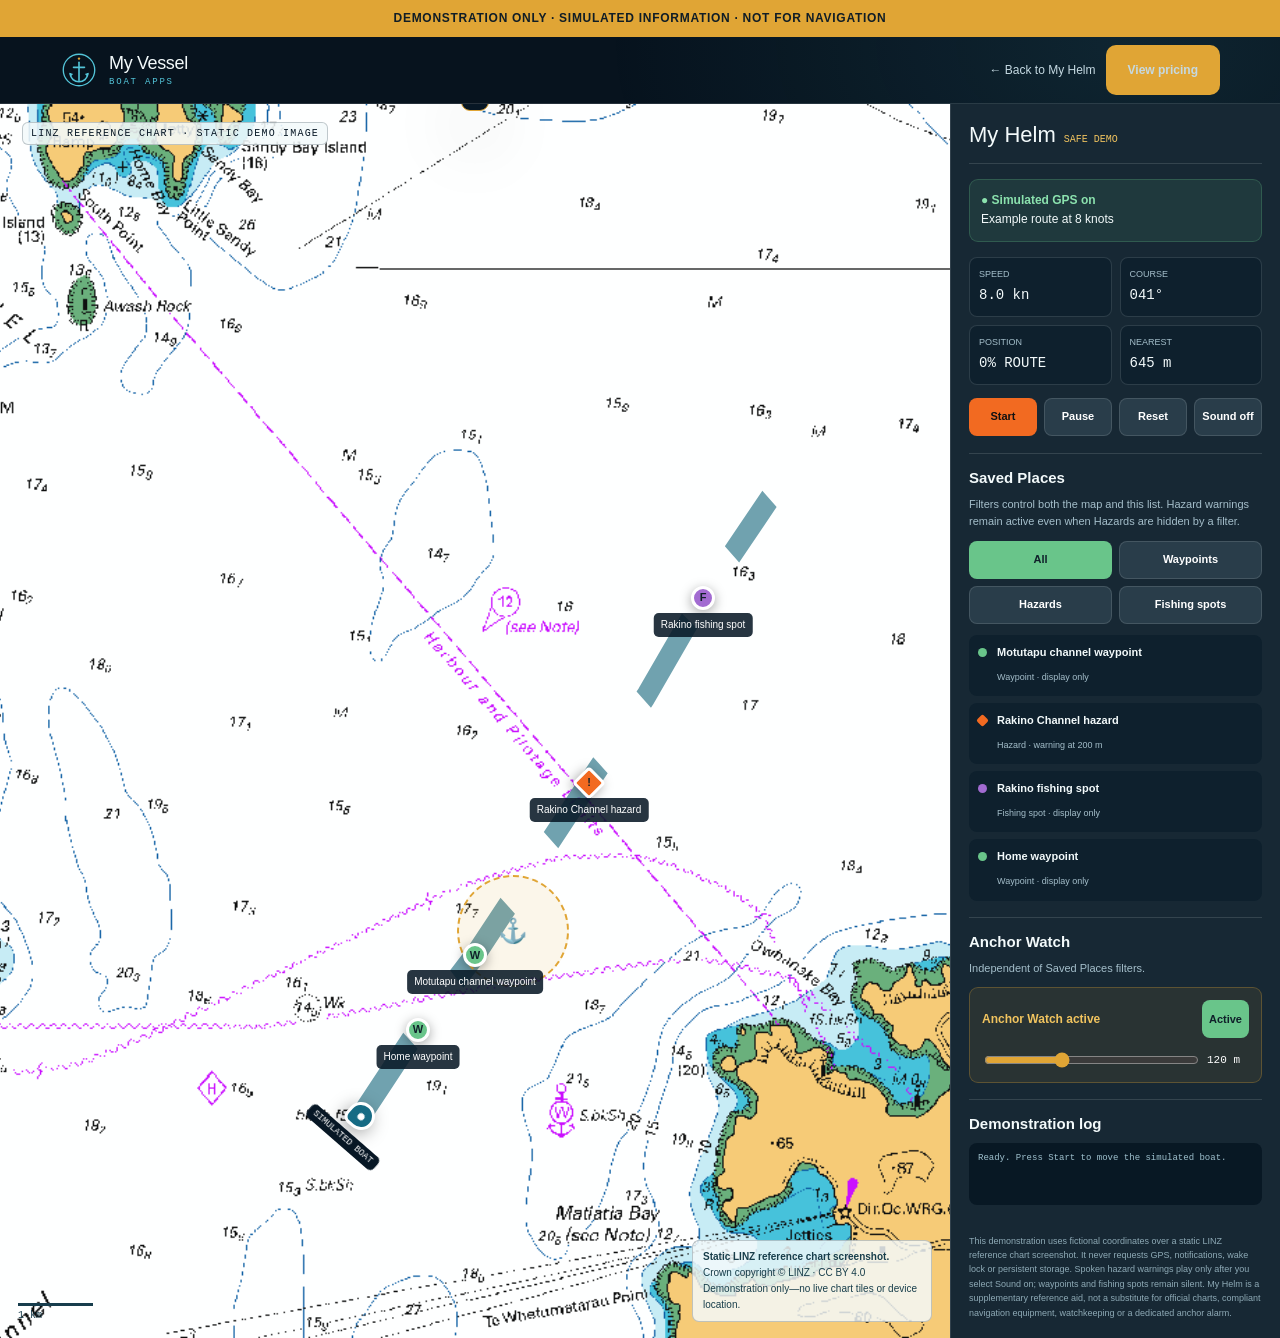
==== commit a661a69d: "Add files via upload" ====
--- a/helm-demo.html
+++ b/helm-demo.html
@@ -12,16 +12,16 @@
 
   <main class="demo-shell">
     <section class="demo-map" id="demoMap" aria-label="Simulated boat route over a static LINZ reference chart screenshot">
-      <svg class="route-line" viewBox="0 0 100 100" preserveAspectRatio="none" aria-hidden="true"><polyline points="16,79 24,70 33,63 42,56 51,49 60,43 69,36 78,28"/></svg>
+      <svg class="route-line" viewBox="0 0 100 100" preserveAspectRatio="none" aria-hidden="true"><polyline points="38,82 44,75 50,69 56,62 62,55 68,48 74,40 81,32"/></svg>
       <div class="anchor-zone" id="anchorZone" aria-hidden="true"><span class="anchor-pin">⚓</span></div>
 
-      <button class="place-marker waypoint" data-cat="waypoint" data-name="Waiheke waypoint" data-x="33" data-y="63" style="left:33%;top:63%" aria-label="Waiheke waypoint"><span class="symbol">W</span><span class="label">Waiheke waypoint</span></button>
-      <button class="place-marker hazard" data-cat="hazard" data-name="Rock off Pine Harbour" data-x="51" data-y="49" style="left:51%;top:49%" aria-label="Rock off Pine Harbour hazard"><span class="symbol"><span>!</span></span><span class="label">Rock off Pine Harbour</span></button>
-      <button class="place-marker fishing" data-cat="fishing" data-name="Kawau Bay fishing spot" data-x="69" data-y="36" style="left:69%;top:36%" aria-label="Kawau Bay fishing spot"><span class="symbol">F</span><span class="label">Kawau Bay fishing spot</span></button>
-      <button class="place-marker waypoint" data-cat="waypoint" data-name="Home marina" data-x="22" data-y="74" style="left:22%;top:74%" aria-label="Home marina waypoint"><span class="symbol">W</span><span class="label">Home marina</span></button>
+      <button class="place-marker waypoint" data-cat="waypoint" data-name="Motutapu channel waypoint" data-x="50" data-y="69" style="left:50%;top:69%" aria-label="Motutapu channel waypoint"><span class="symbol">W</span><span class="label">Motutapu channel waypoint</span></button>
+      <button class="place-marker hazard" data-cat="hazard" data-name="Rakino Channel hazard" data-x="62" data-y="55" style="left:62%;top:55%" aria-label="Rakino Channel hazard"><span class="symbol"><span>!</span></span><span class="label">Rakino Channel hazard</span></button>
+      <button class="place-marker fishing" data-cat="fishing" data-name="Rakino fishing spot" data-x="74" data-y="40" style="left:74%;top:40%" aria-label="Rakino fishing spot"><span class="symbol">F</span><span class="label">Rakino fishing spot</span></button>
+      <button class="place-marker waypoint" data-cat="waypoint" data-name="Home waypoint" data-x="44" data-y="75" style="left:44%;top:75%" aria-label="Home waypoint"><span class="symbol">W</span><span class="label">Home waypoint</span></button>
 
-      <div class="boat" id="demoBoat" style="left:16%;top:79%;transform:rotate(-40deg)" aria-label="Simulated boat position"><span class="boat-tag">SIMULATED BOAT</span></div>
-      <div class="scale">1 km</div><div class="map-note"><strong>Static LINZ reference chart screenshot.</strong><br>Demonstration only—no live chart tiles or device location.</div><div class="demo-toast" id="demoToast" role="status" aria-live="polite"></div>
+      <div class="boat" id="demoBoat" style="left:38%;top:82%;transform:rotate(-40deg)" aria-label="Simulated boat position"><span class="boat-tag">SIMULATED BOAT</span></div>
+      <div class="scale">1 km</div><div class="map-note"><strong>Static LINZ reference chart screenshot.</strong><br>Crown copyright © LINZ · CC BY 4.0<br>Demonstration only—no live chart tiles or device location.</div><div class="demo-toast" id="demoToast" role="status" aria-live="polite"></div>
     </section>
 
     <aside class="demo-panel" aria-label="My Helm simulated controls">
@@ -30,19 +30,19 @@
       <div class="data-grid"><div class="data-cell"><small>Speed</small><b>8.0 kn</b></div><div class="data-cell"><small>Course</small><b id="courseReadout">041°</b></div><div class="data-cell"><small>Position</small><b id="positionReadout">SAMPLE</b></div><div class="data-cell"><small>Nearest</small><b id="nearestReadout">—</b></div></div>
       <div class="control-row"><button class="primary" id="startDemo" type="button">Start</button><button id="pauseDemo" type="button">Pause</button><button id="resetDemo" type="button">Reset</button><button id="soundToggle" type="button" aria-pressed="false">Sound off</button></div>
 
-      <section class="panel-section"><h2>Saved Places</h2><p>Filters control both the map and this list. Enabled simulated proximity alerts remain active for hidden places.</p>
+      <section class="panel-section"><h2>Saved Places</h2><p>Filters control both the map and this list. Hazard warnings remain active even when Hazards are hidden by a filter.</p>
         <div class="filter-grid" role="group" aria-label="Saved Places filters"><button class="active" type="button" data-filter="all">All</button><button type="button" data-filter="waypoint">Waypoints</button><button type="button" data-filter="hazard">Hazards</button><button type="button" data-filter="fishing">Fishing spots</button></div>
         <div class="saved-list">
-          <div class="saved-item" data-cat="waypoint"><span class="saved-dot"></span><div><strong>Waiheke waypoint</strong><small>Waypoint · alert at 200 m</small></div></div>
-          <div class="saved-item" data-cat="hazard"><span class="saved-dot"></span><div><strong>Rock off Pine Harbour</strong><small>Hazard · alert at 200 m</small></div></div>
-          <div class="saved-item" data-cat="fishing"><span class="saved-dot"></span><div><strong>Kawau Bay fishing spot</strong><small>Fishing spot · alert at 200 m</small></div></div>
-          <div class="saved-item" data-cat="waypoint"><span class="saved-dot"></span><div><strong>Home marina</strong><small>Waypoint · alert at 150 m</small></div></div>
+          <div class="saved-item" data-cat="waypoint"><span class="saved-dot"></span><div><strong>Motutapu channel waypoint</strong><small>Waypoint · display only</small></div></div>
+          <div class="saved-item" data-cat="hazard"><span class="saved-dot"></span><div><strong>Rakino Channel hazard</strong><small>Hazard · warning at 200 m</small></div></div>
+          <div class="saved-item" data-cat="fishing"><span class="saved-dot"></span><div><strong>Rakino fishing spot</strong><small>Fishing spot · display only</small></div></div>
+          <div class="saved-item" data-cat="waypoint"><span class="saved-dot"></span><div><strong>Home waypoint</strong><small>Waypoint · display only</small></div></div>
         </div>
       </section>
 
       <section class="panel-section"><h2>Anchor Watch</h2><p>Independent of Saved Places filters.</p><div class="anchor-card"><div class="anchor-head"><strong id="anchorStatus">Anchor Watch active</strong><button class="anchor-toggle active" id="anchorToggle" type="button">Active</button></div><div class="radius-row"><input id="radiusSlider" type="range" min="50" max="250" step="10" value="120" aria-label="Simulated anchor swing limit"><output id="radiusOutput">120 m</output></div></div></section>
       <section class="panel-section"><h2>Demonstration log</h2><div class="demo-log" id="demoLog" aria-live="polite"><div class="log-entry">Ready. Press Start to move the simulated boat.</div></div></section>
-      <div class="demo-disclaimer">This demonstration uses fictional coordinates over a static LINZ reference chart screenshot. It never requests GPS, notifications, wake lock or persistent storage. Spoken alerts play only after you select Sound on. My Helm is a supplementary reference aid, not a substitute for official charts, compliant navigation equipment, watchkeeping or a dedicated anchor alarm.</div>
+      <div class="demo-disclaimer">This demonstration uses fictional coordinates over a static LINZ reference chart screenshot. It never requests GPS, notifications, wake lock or persistent storage. Spoken hazard warnings play only after you select Sound on; waypoints and fishing spots remain silent. My Helm is a supplementary reference aid, not a substitute for official charts, compliant navigation equipment, watchkeeping or a dedicated anchor alarm.</div>
     </aside>
   </main>
   <script src="helm-demo.js"></script>
--- a/helm-demo.css
+++ b/helm-demo.css
@@ -6,7 +6,7 @@
 .demo-top-actions a { font-size: 12px; color: #c5d9e2; }
 .demo-top-actions a:hover { color: var(--teal); }
 .demo-shell { display: grid; grid-template-columns: minmax(0, 1fr) 330px; min-height: calc(100vh - 103px); border-top: 1px solid var(--line); }
-.demo-map { position: relative; min-height: 690px; overflow: hidden; background: #bce8ef url("my-helm-nz.png") left center / cover no-repeat; }
+.demo-map { position: relative; min-height: 690px; overflow: hidden; background: #bce8ef url("helm-demo-chart.png") center center / cover no-repeat; }
 .demo-map::before { content: "LINZ REFERENCE CHART · STATIC DEMO IMAGE"; position: absolute; left: 22px; top: 18px; color: #071725; background: rgba(243,250,251,.88); border: 1px solid rgba(7,23,37,.22); border-radius: 6px; padding: 5px 8px; font: 10px var(--mono); letter-spacing: .12em; z-index: 4; }
 .demo-map::after { content: ""; position: absolute; inset: 0; z-index: 1; pointer-events: none; background: rgba(239,250,252,.06); }
 .depth { position: absolute; color: rgba(10,74,92,.53); font: 11px var(--mono); }
@@ -29,7 +29,7 @@
 .boat { position: absolute; z-index: 10; width: 28px; height: 28px; margin: -14px 0 0 -14px; border-radius: 50% 50% 50% 8px; background: #166b84; border: 3px solid white; box-shadow: 0 5px 17px rgba(0,0,0,.35); transition: left .18s linear, top .18s linear, transform .18s linear; }
 .boat::after { content: ""; position: absolute; width: 7px; height: 7px; border-radius: 50%; background: white; left: 8px; top: 8px; }
 .boat-tag { position: absolute; top: 31px; left: 50%; transform: translateX(-50%); background: #071725; color: white; border-radius: 5px; padding: 3px 6px; font: 9px var(--mono); white-space: nowrap; }
-.anchor-zone { position: absolute; z-index: 3; width: 112px; height: 112px; left: 57%; top: 48%; transform: translate(-50%, -50%); border: 2px dashed #e0a535; background: rgba(224,165,53,.10); border-radius: 50%; }
+.anchor-zone { position: absolute; z-index: 3; width: 112px; height: 112px; left: 54%; top: 67%; transform: translate(-50%, -50%); border: 2px dashed #e0a535; background: rgba(224,165,53,.10); border-radius: 50%; }
 .anchor-zone.off { display: none; }
 .anchor-pin { position: absolute; left: 50%; top: 50%; transform: translate(-50%, -50%); color: #7d5509; font-size: 24px; }
 .scale { position: absolute; left: 18px; bottom: 17px; z-index: 5; color: #173d4d; font: 10px var(--mono); }
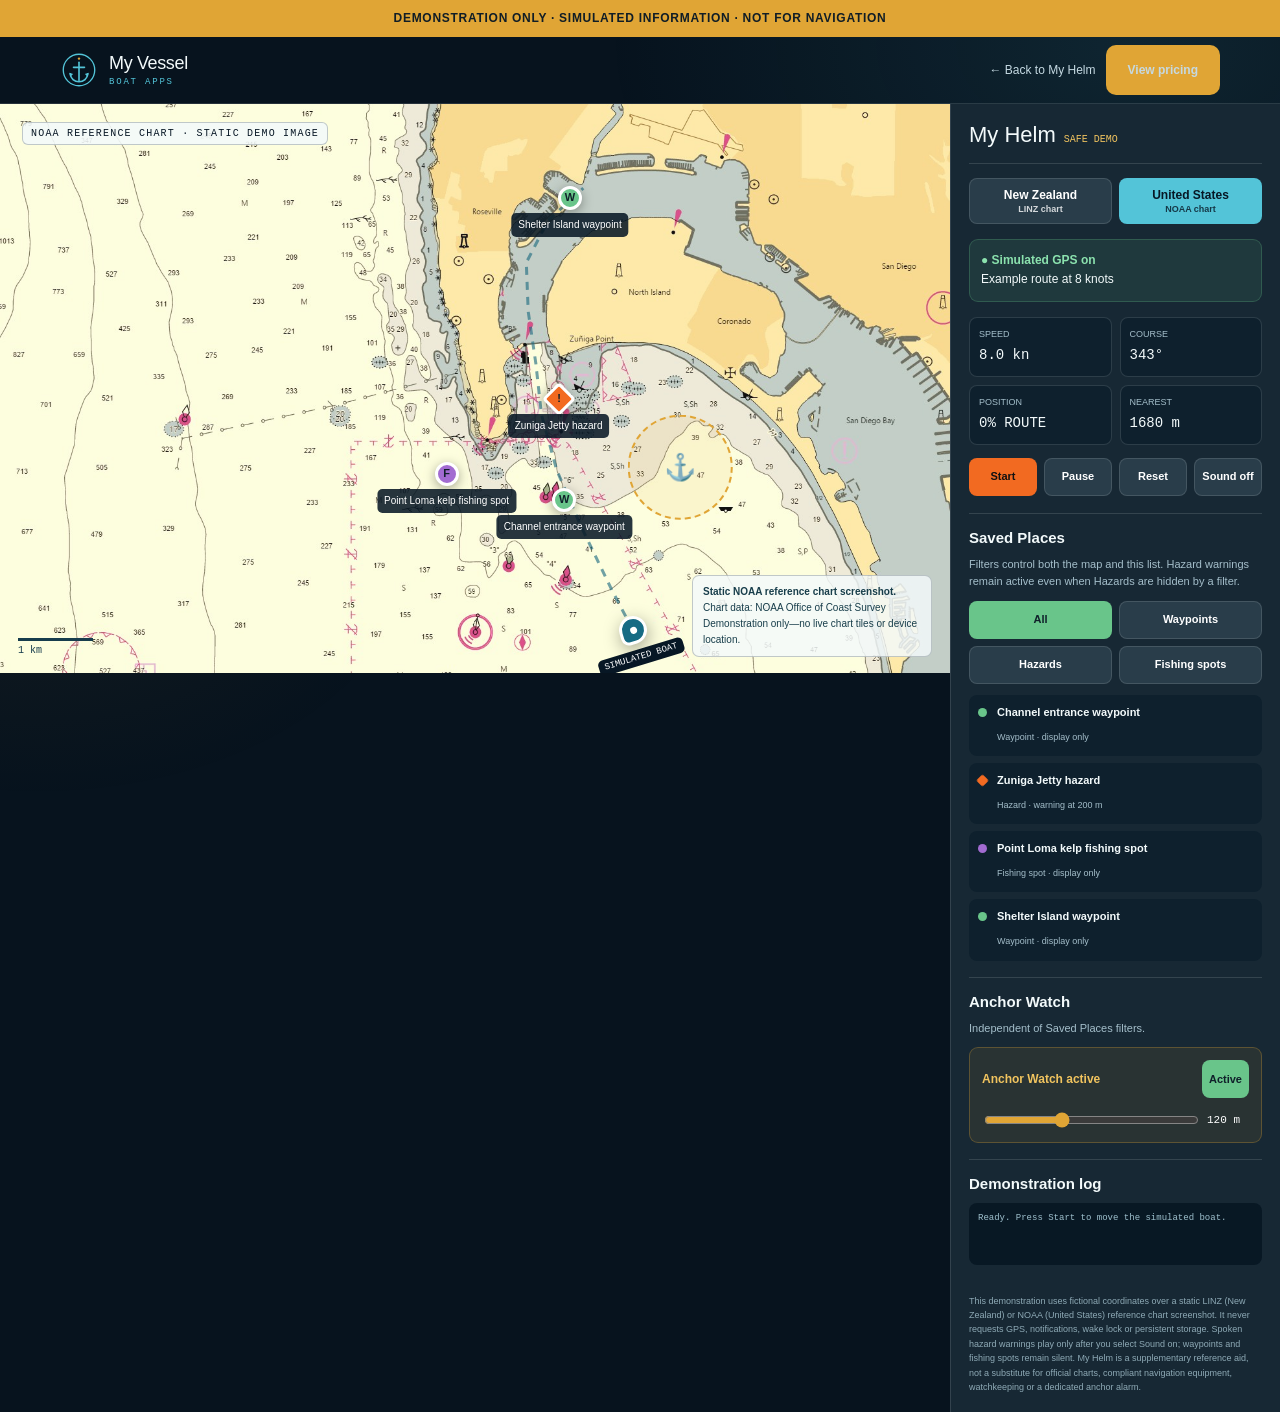
==== commit 189cab78: "Add files via upload" ====
--- a/helm-demo.html
+++ b/helm-demo.html
@@ -11,38 +11,29 @@
   <header><div class="wrap demo-top"><a class="brand" href="index.html"><img src="my-vessel-logo.svg" alt=""><span class="brand-copy">My Vessel<small>BOAT APPS</small></span></a><div class="demo-top-actions"><a href="helm.html">← Back to My Helm</a><a class="btn btn-primary" href="pricing.html">View pricing</a></div></div></header>
 
   <main class="demo-shell">
-    <section class="demo-map" id="demoMap" aria-label="Simulated boat route over a static LINZ reference chart screenshot">
-      <svg class="route-line" viewBox="0 0 100 100" preserveAspectRatio="none" aria-hidden="true"><polyline points="38,82 44,75 50,69 56,62 62,55 68,48 74,40 81,32"/></svg>
+    <section class="demo-map" id="demoMap" data-label="LINZ REFERENCE CHART · STATIC DEMO IMAGE" aria-label="Simulated boat route over a static reference chart screenshot">
+      <svg class="route-line" viewBox="0 0 100 100" preserveAspectRatio="none" aria-hidden="true"><polyline id="routeLine" points=""/></svg>
       <div class="anchor-zone" id="anchorZone" aria-hidden="true"><span class="anchor-pin">⚓</span></div>
-
-      <button class="place-marker waypoint" data-cat="waypoint" data-name="Motutapu channel waypoint" data-x="50" data-y="69" style="left:50%;top:69%" aria-label="Motutapu channel waypoint"><span class="symbol">W</span><span class="label">Motutapu channel waypoint</span></button>
-      <button class="place-marker hazard" data-cat="hazard" data-name="Rakino Channel hazard" data-x="62" data-y="55" style="left:62%;top:55%" aria-label="Rakino Channel hazard"><span class="symbol"><span>!</span></span><span class="label">Rakino Channel hazard</span></button>
-      <button class="place-marker fishing" data-cat="fishing" data-name="Rakino fishing spot" data-x="74" data-y="40" style="left:74%;top:40%" aria-label="Rakino fishing spot"><span class="symbol">F</span><span class="label">Rakino fishing spot</span></button>
-      <button class="place-marker waypoint" data-cat="waypoint" data-name="Home waypoint" data-x="44" data-y="75" style="left:44%;top:75%" aria-label="Home waypoint"><span class="symbol">W</span><span class="label">Home waypoint</span></button>
-
-      <div class="boat" id="demoBoat" style="left:38%;top:82%;transform:rotate(-40deg)" aria-label="Simulated boat position"><span class="boat-tag">SIMULATED BOAT</span></div>
-      <div class="scale">1 km</div><div class="map-note"><strong>Static LINZ reference chart screenshot.</strong><br>Crown copyright © LINZ · CC BY 4.0<br>Demonstration only—no live chart tiles or device location.</div><div class="demo-toast" id="demoToast" role="status" aria-live="polite"></div>
+      <div id="markerLayer"></div>
+      <div class="boat" id="demoBoat" aria-label="Simulated boat position"><span class="boat-tag">SIMULATED BOAT</span></div>
+      <div class="scale">1 km</div><div class="map-note" id="mapNote"></div><div class="demo-toast" id="demoToast" role="status" aria-live="polite"></div>
     </section>
 
     <aside class="demo-panel" aria-label="My Helm simulated controls">
       <div class="app-title"><strong>My Helm</strong><span>SAFE DEMO</span></div>
+      <div class="region-switch" role="group" aria-label="Choose demo chart"><button type="button" data-region="nz" class="active">New Zealand<small>LINZ chart</small></button><button type="button" data-region="us">United States<small>NOAA chart</small></button></div>
       <div class="sim-status"><strong>● Simulated GPS on</strong><br>Example route at 8 knots</div>
       <div class="data-grid"><div class="data-cell"><small>Speed</small><b>8.0 kn</b></div><div class="data-cell"><small>Course</small><b id="courseReadout">041°</b></div><div class="data-cell"><small>Position</small><b id="positionReadout">SAMPLE</b></div><div class="data-cell"><small>Nearest</small><b id="nearestReadout">—</b></div></div>
       <div class="control-row"><button class="primary" id="startDemo" type="button">Start</button><button id="pauseDemo" type="button">Pause</button><button id="resetDemo" type="button">Reset</button><button id="soundToggle" type="button" aria-pressed="false">Sound off</button></div>
 
       <section class="panel-section"><h2>Saved Places</h2><p>Filters control both the map and this list. Hazard warnings remain active even when Hazards are hidden by a filter.</p>
         <div class="filter-grid" role="group" aria-label="Saved Places filters"><button class="active" type="button" data-filter="all">All</button><button type="button" data-filter="waypoint">Waypoints</button><button type="button" data-filter="hazard">Hazards</button><button type="button" data-filter="fishing">Fishing spots</button></div>
-        <div class="saved-list">
-          <div class="saved-item" data-cat="waypoint"><span class="saved-dot"></span><div><strong>Motutapu channel waypoint</strong><small>Waypoint · display only</small></div></div>
-          <div class="saved-item" data-cat="hazard"><span class="saved-dot"></span><div><strong>Rakino Channel hazard</strong><small>Hazard · warning at 200 m</small></div></div>
-          <div class="saved-item" data-cat="fishing"><span class="saved-dot"></span><div><strong>Rakino fishing spot</strong><small>Fishing spot · display only</small></div></div>
-          <div class="saved-item" data-cat="waypoint"><span class="saved-dot"></span><div><strong>Home waypoint</strong><small>Waypoint · display only</small></div></div>
-        </div>
+        <div class="saved-list" id="savedList"></div>
       </section>
 
       <section class="panel-section"><h2>Anchor Watch</h2><p>Independent of Saved Places filters.</p><div class="anchor-card"><div class="anchor-head"><strong id="anchorStatus">Anchor Watch active</strong><button class="anchor-toggle active" id="anchorToggle" type="button">Active</button></div><div class="radius-row"><input id="radiusSlider" type="range" min="50" max="250" step="10" value="120" aria-label="Simulated anchor swing limit"><output id="radiusOutput">120 m</output></div></div></section>
       <section class="panel-section"><h2>Demonstration log</h2><div class="demo-log" id="demoLog" aria-live="polite"><div class="log-entry">Ready. Press Start to move the simulated boat.</div></div></section>
-      <div class="demo-disclaimer">This demonstration uses fictional coordinates over a static LINZ reference chart screenshot. It never requests GPS, notifications, wake lock or persistent storage. Spoken hazard warnings play only after you select Sound on; waypoints and fishing spots remain silent. My Helm is a supplementary reference aid, not a substitute for official charts, compliant navigation equipment, watchkeeping or a dedicated anchor alarm.</div>
+      <div class="demo-disclaimer">This demonstration uses fictional coordinates over a static LINZ (New Zealand) or NOAA (United States) reference chart screenshot. It never requests GPS, notifications, wake lock or persistent storage. Spoken hazard warnings play only after you select Sound on; waypoints and fishing spots remain silent. My Helm is a supplementary reference aid, not a substitute for official charts, compliant navigation equipment, watchkeeping or a dedicated anchor alarm.</div>
     </aside>
   </main>
   <script src="helm-demo.js"></script>
--- a/styles.css
+++ b/styles.css
@@ -129,15 +129,6 @@
 .proof { display: flex; flex-wrap: wrap; gap: 20px; margin-top: 24px; color: #c2d5dd; font-size: 13px; }
 .proof span { display: flex; gap: 7px; align-items: center; }
 .proof span::before { content: "✓"; color: var(--green); font-weight: 900; }
-.home-visual { position: relative; min-height: 450px; }
-.home-visual::before { content: ""; position: absolute; width: 370px; height: 370px; border: 1px solid rgba(83,196,216,.18); border-radius: 50%; right: 5%; top: 4%; box-shadow: 0 0 0 45px rgba(83,196,216,.025), 0 0 0 90px rgba(83,196,216,.018); }
-.hero-logo { position: absolute; width: 205px; height: 205px; right: 17%; top: 80px; filter: drop-shadow(0 18px 35px rgba(0,0,0,.25)); }
-.hero-card { position: absolute; padding: 13px 16px; border: 1px solid var(--line); background: rgba(16,40,60,.92); border-radius: 12px; box-shadow: var(--shadow); }
-.hero-card strong { display: block; font-size: 14px; }
-.hero-card span { color: var(--muted); font-size: 11px; }
-.hero-card.log { left: 0; top: 35px; border-left: 3px solid var(--green); }
-.hero-card.helm { right: 0; bottom: 28px; border-left: 3px solid var(--teal); }
-.hero-card.bundle { left: 9%; bottom: 50px; border-left: 3px solid var(--brass); }
 .product-chooser { display: grid; grid-template-columns: 1fr 1fr; gap: 24px; }
 .choice { padding: 34px; display: flex; flex-direction: column; }
 .choice h2 { font-size: clamp(31px, 3.2vw, 43px); margin: 18px 0 13px; }
@@ -243,7 +234,6 @@
   .page-tabs a { min-height: 48px; justify-content: center; padding: 0 10px; }
   .page-tabs a::after { left: 10px; right: 10px; }
   .home-grid, .product-hero-grid, .split { grid-template-columns: 1fr; }
-  .home-visual { min-height: 390px; max-width: 620px; width: 100%; margin: 0 auto; }
   .product-chooser, .price-grid { grid-template-columns: 1fr; max-width: 620px; margin-inline: auto; }
   .price-card.featured { transform: none; margin: 10px 0; }
   .detail-grid { grid-template-columns: 1fr 1fr; }
@@ -258,12 +248,6 @@
   h1 { font-size: 43px; }
   .home-hero { padding: 66px 0 55px; }
   .home-grid { gap: 30px; }
-  .home-visual { min-height: 330px; }
-  .home-visual::before { width: 270px; height: 270px; }
-  .hero-logo { width: 150px; height: 150px; top: 64px; right: 18%; }
-  .hero-card { padding: 9px 11px; }
-  .hero-card strong { font-size: 11px; }
-  .hero-card span { font-size: 9px; }
   .choice { padding: 23px; }
   .choice-visual { height: 180px; }
   .feature-list, .detail-grid { grid-template-columns: 1fr; }
@@ -280,3 +264,91 @@
   html { scroll-behavior: auto; }
   *, *::before, *::after { animation-duration: .01ms !important; animation-iteration-count: 1 !important; transition-duration: .01ms !important; }
 }
+
+/* ===== My Helm Weather additions ===== */
+.tag-free { color: #f3cc7b; background: rgba(224,165,53,.12); border: 1px solid rgba(224,165,53,.3); }
+.product-chooser.three { grid-template-columns: repeat(3, 1fr); gap: 20px; }
+.product-chooser.three .choice { padding: 26px; }
+.product-chooser.three .choice h2 { font-size: clamp(26px, 2.4vw, 34px); }
+.product-chooser.three .btn-row { margin-top: auto; }
+.mini-weather { padding: 16px 18px; display: grid; gap: 10px; height: 100%; align-content: start; }
+.mw-head { display: flex; justify-content: space-between; align-items: baseline; font-size: 11px; color: var(--muted); }
+.mw-head b { color: var(--white); font-size: 13px; }
+.mw-tide { border: 1px solid var(--line); background: #0c2133; border-radius: 9px; padding: 8px 10px 4px; }
+.mw-tide small, .mw-wind small { display: block; color: var(--muted); font-size: 9px; text-transform: uppercase; letter-spacing: .06em; }
+.mw-tide svg { display: block; width: 100%; height: 58px; }
+.mw-wind { display: grid; grid-template-columns: repeat(3, 1fr); gap: 8px; }
+.mw-wind div { border: 1px solid var(--line); background: #0c2133; border-radius: 9px; padding: 8px 10px; }
+.mw-wind b { font: 17px var(--mono); }
+.mw-wind span { color: var(--muted); font-size: 10px; margin-left: 3px; }
+.free-band { border-left: 4px solid var(--brass); }
+.weather-panel { padding: 0; overflow: hidden; }
+.weather-panel .mini-weather { padding: 24px; gap: 14px; }
+.weather-panel .mw-tide svg { height: 110px; }
+.weather-panel .mw-wind b { font-size: 22px; }
+@media (max-width: 1080px) {
+  .product-chooser.three { grid-template-columns: 1fr; max-width: 620px; margin-inline: auto; }
+}
+.choice > .tag { align-self: flex-start; }
+.choice-visual.weather-visual { height: auto; }
+.choice-visual.weather-shot { background: #eef3f3; }
+.choice-visual.weather-shot img { object-fit: cover; object-position: left center; }
+.shot-grid { display: grid; grid-template-columns: 1fr 1fr; gap: 22px; }
+.shot { margin: 0; padding: 0; overflow: hidden; }
+.shot img { display: block; width: 100%; height: auto; background: #eef3f3; border-bottom: 1px solid var(--line); }
+.shot figcaption { padding: 16px 20px; color: var(--muted); font-size: 14px; }
+.shot figcaption strong { display: block; color: var(--white); font-size: 16px; margin-bottom: 2px; }
+@media (max-width: 920px) { .shot-grid { grid-template-columns: 1fr; } }
+.weather-hero-img { display: block; width: 100%; height: auto; background: #eef3f3; }
+.shot-grid.three { grid-template-columns: repeat(3, 1fr); }
+@media (max-width: 920px) { .shot-grid.three { grid-template-columns: 1fr; } }
+.shot-grid.three .shot img { aspect-ratio: 2 / 1; object-fit: cover; object-position: left center; }
+.mob-band { display: grid; grid-template-columns: auto 1fr; gap: 34px; align-items: center; padding: 38px 42px; border-left: 4px solid #e53935; }
+.mob-band h2 { margin: 6px 0 10px; }
+.mob-band p { color: var(--muted); margin: 0; max-width: 720px; }
+.mob-band p strong { color: var(--white); }
+.mob-dot { width: 110px; height: 110px; border-radius: 50%; background: #e53935; color: #fff; display: grid; place-items: center; font: 800 26px var(--body); letter-spacing: .04em; border: 4px solid #fff; box-shadow: 0 0 0 12px rgba(229,57,53,.22); }
+@media (max-width: 620px) { .mob-band { grid-template-columns: 1fr; padding: 28px 22px; gap: 22px; } .mob-dot { width: 84px; height: 84px; font-size: 20px; } }
+
+/* ===== Homepage hero: three apps evenly spaced on the ring (Option B) ===== */
+.home-visual { display: flex; flex-direction: column; align-items: center; gap: 26px; width: 100%; }
+.orbit { --size: min(460px, 100%); position: relative; width: var(--size); aspect-ratio: 1; }
+/* Rings: all centred on the anchor */
+.orbit::before, .orbit::after { content: ""; position: absolute; left: 50%; top: 50%; border-radius: 50%; transform: translate(-50%, -50%); pointer-events: none; }
+.orbit::before { width: 72%; height: 72%; border: 1px solid rgba(83,196,216,.22); box-shadow: 0 0 0 38px rgba(83,196,216,.03), 0 0 0 76px rgba(83,196,216,.018); }
+.orbit::after { width: 50%; height: 50%; border: 1px dashed rgba(83,196,216,.10); }
+.hero-logo { position: absolute; left: 50%; top: 50%; width: 38%; height: 38%; transform: translate(-50%, -50%); filter: drop-shadow(0 18px 35px rgba(0,0,0,.25)); }
+/* Cards sit on the ring at 120 degree spacing: top, lower-left, lower-right */
+.hero-card { position: absolute; transform: translate(-50%, -50%); width: 180px; padding: 12px 15px; text-align: center; border: 1px solid var(--line); border-top: 3px solid var(--teal); background: rgba(16,40,60,.95); border-radius: 12px; box-shadow: var(--shadow); transition: transform .18s, border-color .18s, background .18s; }
+.hero-card:hover, .hero-card:focus-visible { transform: translate(-50%, calc(-50% - 3px)); background: rgba(19,49,73,.98); }
+.hero-card strong { display: block; font-size: 14px; }
+.hero-card span { display: block; color: var(--muted); font-size: 11px; }
+.hero-card.weather { left: 50%;    top: 14%; border-top-color: var(--brass); }
+.hero-card.log     { left: 18.8%;  top: 68%; border-top-color: var(--green); }
+.hero-card.helm    { left: 81.2%;  top: 68%; border-top-color: var(--teal); }
+.hero-bundle { display: inline-flex; flex-wrap: wrap; justify-content: center; align-items: center; gap: 4px 8px; padding: 9px 16px; border-radius: 999px; border: 1px solid rgba(224,165,53,.4); background: rgba(224,165,53,.08); color: #e9d3a3; font-size: 12px; text-align: center; transition: background .18s; }
+.hero-bundle b { color: var(--brass-light); }
+.hero-bundle:hover { background: rgba(224,165,53,.16); }
+@media (max-width: 920px) {
+  .orbit { --size: min(440px, 100%); }
+}
+@media (max-width: 620px) {
+  .hero-card { width: 138px; padding: 8px 6px; border-radius: 10px; }
+  .hero-card strong { font-size: 11.5px; }
+  .hero-card span { font-size: 9px; white-space: nowrap; }
+  .hero-card.log  { left: 20%; }
+  .hero-card.helm { left: 80%; }
+}
+
+/* ===== About the skipper ===== */
+.section + .section:not(.section-dark) { padding-top: 0; }
+.skipper-band { display: grid; grid-template-columns: auto 1fr; gap: 30px; align-items: center; padding: 32px 36px; border-left: 4px solid var(--teal); }
+.skipper-mark { width: 84px; height: 84px; opacity: .9; }
+.skipper-band h3 { font-size: 24px; margin-bottom: 8px; }
+.skipper-band p { color: var(--muted); margin: 0; max-width: 780px; }
+@media (max-width: 620px) { .skipper-band { grid-template-columns: 1fr; padding: 25px; gap: 16px; } .skipper-mark { width: 56px; height: 56px; } }
+
+/* Real app screenshots in a simple phone frame (home page app cards) */
+.choice-visual.phone-visual { display: flex; justify-content: center; align-items: flex-start; padding-top: 16px; background: radial-gradient(260px 180px at 50% 100%, rgba(83,196,216,.16), transparent 70%), #071824; }
+.phone-frame { width: 200px; border: 6px solid #22384a; border-bottom: 0; border-radius: 24px 24px 0 0; overflow: hidden; background: #0b1622; box-shadow: 0 14px 40px rgba(0,0,0,.35); }
+.phone-frame img { width: 100%; height: auto; }
--- a/helm-demo.css
+++ b/helm-demo.css
@@ -7,7 +7,7 @@
 .demo-top-actions a:hover { color: var(--teal); }
 .demo-shell { display: grid; grid-template-columns: minmax(0, 1fr) 330px; min-height: calc(100vh - 103px); border-top: 1px solid var(--line); }
 .demo-map { position: relative; min-height: 690px; overflow: hidden; background: #bce8ef url("helm-demo-chart.png") center center / cover no-repeat; }
-.demo-map::before { content: "LINZ REFERENCE CHART · STATIC DEMO IMAGE"; position: absolute; left: 22px; top: 18px; color: #071725; background: rgba(243,250,251,.88); border: 1px solid rgba(7,23,37,.22); border-radius: 6px; padding: 5px 8px; font: 10px var(--mono); letter-spacing: .12em; z-index: 4; }
+.demo-map::before { content: attr(data-label); position: absolute; left: 22px; top: 18px; color: #071725; background: rgba(243,250,251,.88); border: 1px solid rgba(7,23,37,.22); border-radius: 6px; padding: 5px 8px; font: 10px var(--mono); letter-spacing: .12em; z-index: 4; }
 .demo-map::after { content: ""; position: absolute; inset: 0; z-index: 1; pointer-events: none; background: rgba(239,250,252,.06); }
 .depth { position: absolute; color: rgba(10,74,92,.53); font: 11px var(--mono); }
 .d1 { left: 40%; top: 24%; }.d2 { left: 64%; top: 64%; }.d3 { left: 21%; top: 51%; }.d4 { left: 77%; top: 19%; }
@@ -86,3 +86,21 @@
   .place-marker .label { display: none; }
   .map-note { max-width: 190px; }
 }
+
+/* NZ / US chart switch */
+.demo-map.region-us { background-image: url("helm-demo-chart-us.jpg"); }
+.region-switch { display: grid; grid-template-columns: 1fr 1fr; gap: 7px; margin-top: 14px; }
+.region-switch button { min-height: 46px; border: 1px solid var(--line); border-radius: 8px; background: #293d4a; color: white; cursor: pointer; font-size: 12px; font-weight: 800; line-height: 1.2; }
+.region-switch button small { display: block; font-size: 9px; font-weight: 600; opacity: .8; margin-top: 2px; }
+.region-switch button.active { background: var(--teal); color: #071725; border-color: transparent; }
+.region-switch button:hover { border-color: var(--teal); }
+
+/* Keep the chart at its true shape so the boat, route and places line up with the chart picture */
+.demo-map, .demo-map.region-us { min-height: 0; height: auto; aspect-ratio: 1603 / 886; align-self: start; background-size: 100% 100%; position: sticky; top: 0; }
+.route-line polyline { vector-effect: non-scaling-stroke; stroke-width: 3; }
+@media (max-width: 880px) { .demo-map, .demo-map.region-us { min-height: 0; position: relative; } }
+@media (max-width: 540px) { .demo-map, .demo-map.region-us { min-height: 0; } .demo-map::before { font-size: 8px; left: 8px; top: 8px; } .map-note { display: none; } .scale { display: none; } }
+.anchor-zone { width: 11%; height: auto; aspect-ratio: 1; }
+.anchor-zone .anchor-pin { font-size: clamp(12px, 2.2vw, 26px); }
+.demo-toast { opacity: 0; visibility: hidden; transition: transform .25s, opacity .25s, visibility .25s; }
+.demo-toast.show { opacity: 1; visibility: visible; }
